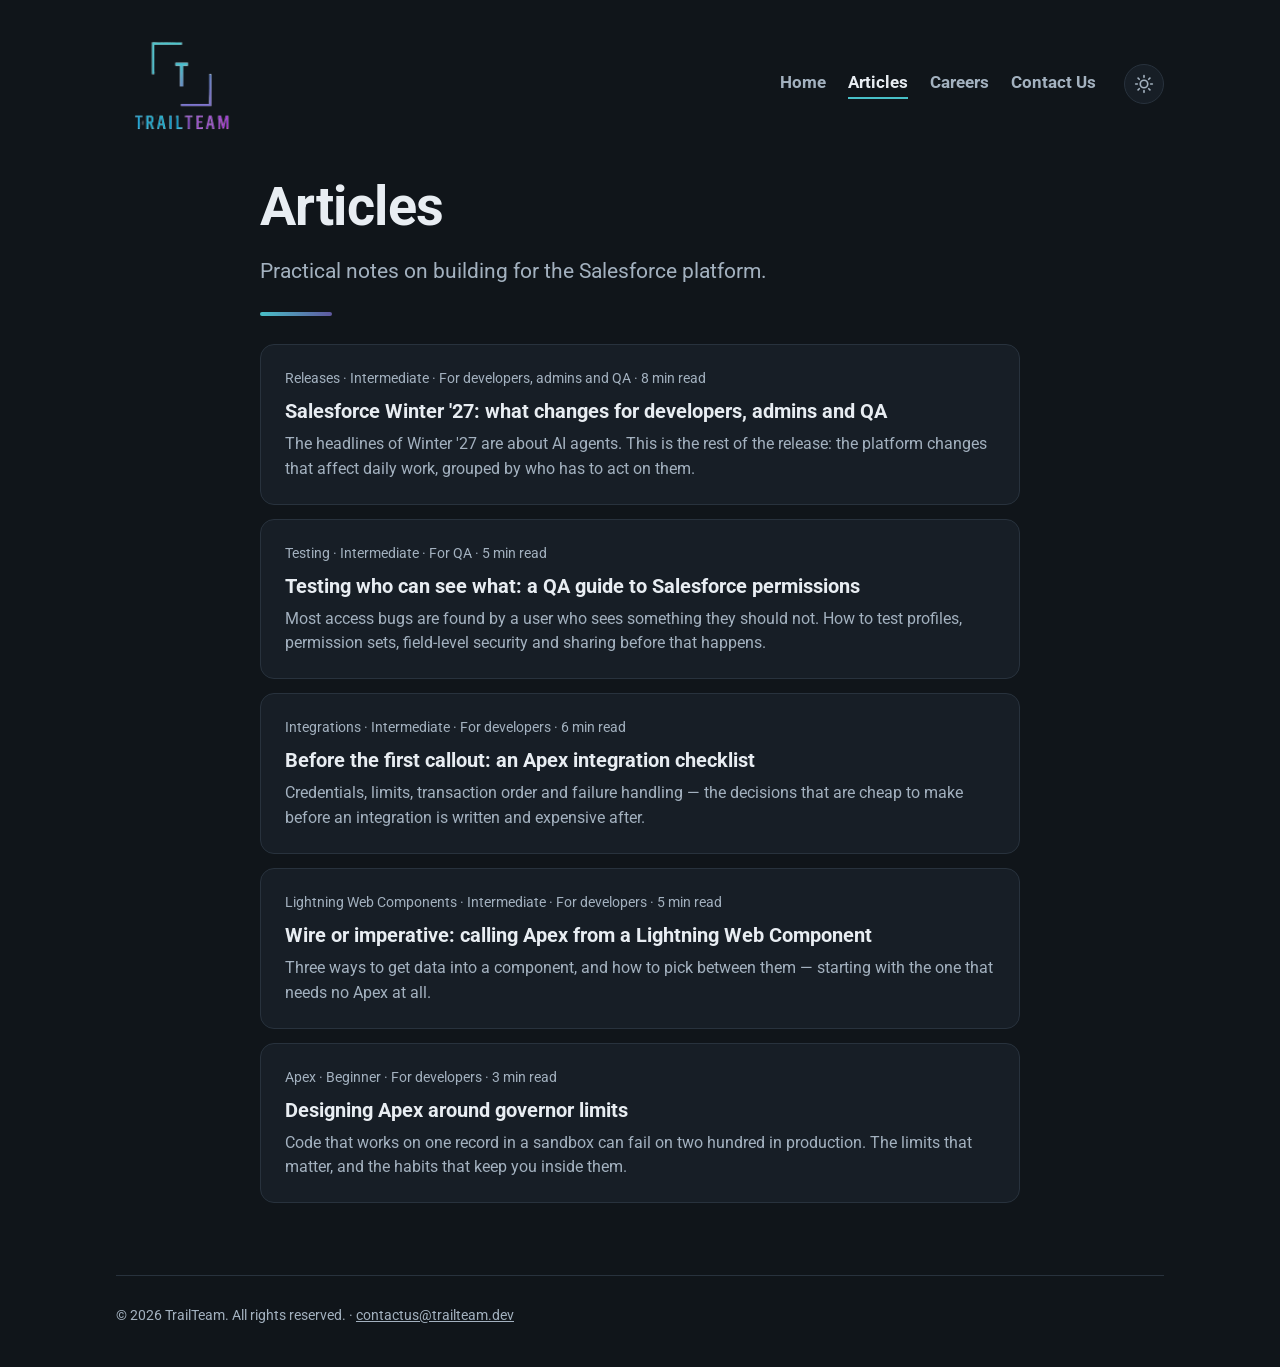
==== articles/index.html @ 34c42bf9 "Added Article/Careers/Contact Us menus" ====
<!DOCTYPE html>
<html lang="en">
<head>
    <meta charset="UTF-8">
    <meta name="viewport" content="width=device-width, initial-scale=1.0">

    <title>Articles | TrailTeam</title>
    <meta name="description" content="Practical notes on building for the Salesforce platform: Apex, Lightning Web Components and integrations.">
    <link rel="canonical" href="https://trailteam.dev/articles/">
    <meta name="theme-color" content="#10151a">
    <link rel="icon" type="image/png" sizes="64x64" href="../images/favicon.png">
    <link rel="apple-touch-icon" sizes="180x180" href="../images/apple-touch-icon.png">

    <meta property="og:type" content="website">
    <meta property="og:url" content="https://trailteam.dev/articles/">
    <meta property="og:site_name" content="TrailTeam">
    <meta property="og:title" content="Articles | TrailTeam">
    <meta property="og:description" content="Practical notes on building for the Salesforce platform: Apex, Lightning Web Components and integrations.">
    <meta property="og:image" content="https://trailteam.dev/images/og.png">
    <meta property="og:image:width" content="1200">
    <meta property="og:image:height" content="630">
    <meta name="twitter:card" content="summary_large_image">

    <!-- Applied before first paint so a stored theme choice does not flash. -->
    <script>
        try {
            var stored = localStorage.getItem('theme');
            if (stored === 'light' || stored === 'dark') document.documentElement.dataset.theme = stored;
        } catch (e) {}
    </script>

    <link rel="preconnect" href="https://fonts.googleapis.com">
    <link rel="preconnect" href="https://fonts.gstatic.com" crossorigin>
    <link href="https://fonts.googleapis.com/css2?family=Roboto:wght@300;400;700&display=swap" rel="stylesheet">
    <link rel="stylesheet" href="../site.css">
    <script src="../site.js" defer></script>
</head>
<body>

    <div class="wrap">

        <header class="site-header">
            <a class="brand" href="../" aria-label="TrailTeam home"></a>

            <nav class="site-nav" aria-label="Main">
                <a href="../">Home</a>
                <a href="./" aria-current="page">Articles</a>
                <a href="../careers/">Careers</a>
                <a href="../contact/">Contact Us</a>
            </nav>

            <div class="header-end">
                <button class="theme-toggle" type="button" aria-label="Switch to dark theme">
                    <svg class="icon-moon" viewBox="0 0 24 24" fill="none" stroke="currentColor"
                         stroke-width="2" stroke-linecap="round" stroke-linejoin="round" aria-hidden="true">
                        <path d="M21 12.8A9 9 0 1 1 11.2 3a7 7 0 0 0 9.8 9.8z"></path>
                    </svg>
                    <svg class="icon-sun" viewBox="0 0 24 24" fill="none" stroke="currentColor"
                         stroke-width="2" stroke-linecap="round" stroke-linejoin="round" aria-hidden="true">
                        <circle cx="12" cy="12" r="4.5"></circle>
                        <path d="M12 2v2M12 20v2M4.9 4.9l1.4 1.4M17.7 17.7l1.4 1.4M2 12h2M20 12h2M4.9 19.1l1.4-1.4M17.7 6.3l1.4-1.4"></path>
                    </svg>
                </button>
            </div>
        </header>

        <main class="reading">
            <h1>Articles</h1>
            <p class="lede">Practical notes on building for the Salesforce platform.</p>
            <div class="rule"></div>

            <!-- A new article always goes in as the FIRST <li>. Each entry mirrors the meta line,
                 title and lede of its article page. See .claude/rules/articles.md. -->
            <ul class="article-list">
                <li>
                    <p class="meta">Releases &middot; Intermediate &middot; For developers, admins and QA &middot; 8 min read</p>
                    <h2><a href="salesforce-winter-27-release.html">Salesforce Winter '27: what changes for developers, admins and QA</a></h2>
                    <p>The headlines of Winter '27 are about AI agents. This is the rest of the release: the platform changes that affect daily work, grouped by who has to act on them.</p>
                </li>
                <li>
                    <p class="meta">Testing &middot; Intermediate &middot; For QA &middot; 5 min read</p>
                    <h2><a href="testing-salesforce-permissions.html">Testing who can see what: a QA guide to Salesforce permissions</a></h2>
                    <p>Most access bugs are found by a user who sees something they should not. How to test profiles, permission sets, field-level security and sharing before that happens.</p>
                </li>
                <li>
                    <p class="meta">Integrations &middot; Intermediate &middot; For developers &middot; 6 min read</p>
                    <h2><a href="apex-callout-checklist.html">Before the first callout: an Apex integration checklist</a></h2>
                    <p>Credentials, limits, transaction order and failure handling &mdash; the decisions that are cheap to make before an integration is written and expensive after.</p>
                </li>
                <li>
                    <p class="meta">Lightning Web Components &middot; Intermediate &middot; For developers &middot; 5 min read</p>
                    <h2><a href="lwc-wire-vs-imperative-apex.html">Wire or imperative: calling Apex from a Lightning Web Component</a></h2>
                    <p>Three ways to get data into a component, and how to pick between them &mdash; starting with the one that needs no Apex at all.</p>
                </li>
                <li>
                    <p class="meta">Apex &middot; Beginner &middot; For developers &middot; 3 min read</p>
                    <h2><a href="apex-governor-limits.html">Designing Apex around governor limits</a></h2>
                    <p>Code that works on one record in a sandbox can fail on two hundred in production. The limits that matter, and the habits that keep you inside them.</p>
                </li>
            </ul>
        </main>

        <footer>
            &copy; 2026 TrailTeam. All rights reserved. &middot;
            <a href="mailto:contactus@trailteam.dev">contactus@trailteam.dev</a>
        </footer>

    </div>

</body>
</html>
---- site.css ----
/* Dark is the site default, whatever the visitor's OS prefers.
   Light applies only when they pick it with the toggle. */
:root {
    --teal: #48c0c8;
    --violet: #6058a0;
    --deep: #086078;

    color-scheme: dark;

    --bg: #10151a;
    --surface: #171e26;
    --border: #28323d;
    --ink: #e8edf2;
    --ink-soft: #a3b1bf;
    --accent: var(--teal);

    /* Soft red for the "Closed" tag on vacancies: a tint to notice, not an alarm. */
    --closed: #f2a3a3;
    --closed-bg: #3a2327;

    --art-bg: transparent;
    --art-border: transparent;
    --hero-art: url(images/hero-dark.webp);
    --team-art: url(images/team-dark.webp);
    --logo-art: url(images/logo-dark.png);
    --contact-art: url(images/contact-dark.webp);
}

:root[data-theme="light"] {
    color-scheme: light;

    --bg: #f8f9fa;
    --surface: #ffffff;
    --border: #e3e7eb;
    --ink: #1b2733;
    --ink-soft: #5b6b7b;
    --accent: var(--deep);

    --closed: #a83a3a;
    --closed-bg: #fbe9e9;

    --art-bg: #ffffff;
    --art-border: var(--border);
    --hero-art: url(images/hero.webp);
    --team-art: url(images/team.webp);
    --logo-art: url(images/logo.png);
    --contact-art: url(images/contact.webp);
}

*, *::before, *::after { box-sizing: border-box; }

html { scroll-behavior: smooth; }

body {
    margin: 0;
    font-family: 'Roboto', sans-serif;
    background-color: var(--bg);
    color: var(--ink);
    line-height: 1.6;
    -webkit-font-smoothing: antialiased;
}

.wrap {
    max-width: 1080px;
    margin: 0 auto;
    padding: 0 16px;
}

h1, h2 {
    line-height: 1.15;
    color: var(--ink);
    margin: 0;
}

h1 { font-size: clamp(2.1rem, 6vw, 3.4rem); font-weight: 700; letter-spacing: -0.01em; }
h2 { font-size: clamp(1.5rem, 4vw, 2.1rem); font-weight: 700; }

p { margin: 16px 0 0; color: var(--ink-soft); }

.lede { font-size: clamp(1.05rem, 2.5vw, 1.3rem); }

.rule {
    width: 72px;
    height: 4px;
    margin-top: 24px;
    border-radius: 2px;
    background: linear-gradient(90deg, var(--teal), var(--violet));
}

/* Header — stacked and left-aligned on narrow screens, one row once it fits. */
.site-header {
    display: flex;
    flex-direction: column;
    align-items: flex-start;
    gap: 16px;
    padding: 24px 0 8px;
}

@media (min-width: 760px) {
    .site-header { flex-direction: row; align-items: center; gap: 14px 28px; }
    .site-nav { margin-left: auto; }
}

/* The wordmark is line art: a white chip in light mode, bare strokes in dark.
   `align-self` centres it horizontally in the stacked mobile header and
   vertically once the header becomes a row. */
.brand {
    display: block;
    align-self: center;
    width: 132px;
    height: 120px;
    background-color: var(--art-bg);
    background-image: var(--logo-art);
    background-repeat: no-repeat;
    background-position: center;
    background-size: contain;
    background-origin: content-box;
    border: 1px solid var(--art-border);
    border-radius: 14px;
    padding: 8px 14px;
}

/* Two levels of navigation. `.site-nav` in the header moves between pages and is the
   same everywhere; `.page-nav` is the strip under the landing page's header that jumps
   to its sections, and exists only there. */
.site-nav,
.page-nav {
    display: flex;
    flex-wrap: wrap;
    gap: 8px 22px;
}

.site-nav a,
.page-nav a {
    color: var(--ink-soft);
    text-decoration: none;
    border-bottom: 2px solid transparent;
    padding-bottom: 2px;
}

.site-nav a { font-size: 1.05rem; font-weight: 700; }

/* `aria-current` is "page" on the page itself and "true" on Articles while reading one. */
.site-nav a:hover,
.site-nav a[aria-current],
.page-nav a:hover { color: var(--ink); border-bottom-color: var(--teal); }

.page-nav {
    margin-top: 12px;
    padding: 12px 0;
    border-top: 1px solid var(--border);
    border-bottom: 1px solid var(--border);
    font-size: 0.92rem;
}

@media (min-width: 760px) {
    .page-nav { justify-content: flex-end; }
}

.header-end {
    display: flex;
    flex-wrap: wrap;
    align-items: center;
    gap: 14px;
}

.theme-toggle {
    display: grid;
    place-items: center;
    width: 40px;
    height: 40px;
    padding: 0;
    border: 1px solid var(--border);
    border-radius: 50%;
    background: var(--surface);
    color: var(--ink-soft);
    cursor: pointer;
}

.theme-toggle:hover { color: var(--ink); border-color: var(--teal); }

.theme-toggle svg { width: 20px; height: 20px; }

/* The button shows the theme it switches to, so dark-by-default shows the sun. */
.theme-toggle .icon-moon { display: none; }

:root[data-theme="light"] .theme-toggle .icon-sun { display: none; }
:root[data-theme="light"] .theme-toggle .icon-moon { display: block; }

/* Hero */
.hero {
    display: grid;
    gap: 32px;
    align-items: center;
    padding: 24px 0 8px;
}

@media (min-width: 860px) {
    .hero { grid-template-columns: 1fr 1.05fr; gap: 48px; padding: 40px 0 24px; }
}

/* Illustrations are line art. Light mode sits them on a white card; dark mode uses
   knocked-out copies with no card, so they stop looking like pasted-in rectangles. */
.art {
    background-color: var(--art-bg);
    background-repeat: no-repeat;
    background-position: center;
    background-size: contain;
    background-origin: content-box;
    border: 1px solid var(--art-border);
    border-radius: 14px;
    padding: 12px;
}

.art-hero {
    aspect-ratio: 1100 / 976;
    background-image: var(--hero-art);
}

.art-team {
    aspect-ratio: 1122 / 374;
    background-image: var(--team-art);
}

/* The contact illustration is drawn twice, and the dark copy carries its own gradient
   background instead of a knocked-out one, so it fills the rounded box edge to edge. */
.art-contact {
    aspect-ratio: 1100 / 976;
    background-image: var(--contact-art);
    background-size: cover;
    padding: 0;
}

/* Sections */
section + section { margin-top: 56px; }

main section { scroll-margin-top: 24px; }

.panel {
    background: var(--surface);
    border: 1px solid var(--border);
    border-radius: 14px;
    padding: clamp(24px, 4vw, 40px);
}

.panel p { max-width: 64ch; }

.section-intro { margin-bottom: 28px; }

/* Certifications */
.cert-grid {
    list-style: none;
    margin: 0;
    padding: 0;
    display: grid;
    gap: 12px;
    grid-template-columns: repeat(auto-fill, minmax(280px, 1fr));
}

.cert-grid li {
    display: flex;
    align-items: center;
    gap: 14px;
    background: var(--surface);
    border: 1px solid var(--border);
    border-radius: 12px;
    padding: 16px 18px;
}

.cert-grid img {
    flex: 0 0 auto;
    width: 64px;
    height: auto;
}

/* Services */
.service-grid,
.steps {
    list-style: none;
    margin: 0;
    padding: 0;
    display: grid;
    gap: 14px;
}

.service-grid { grid-template-columns: repeat(auto-fit, minmax(260px, 1fr)); }

.service-grid li,
.steps li {
    background: var(--surface);
    border: 1px solid var(--border);
    border-radius: 14px;
    padding: 22px 24px;
}

.service-grid h3,
.steps h3 {
    margin: 0;
    font-size: 1.15rem;
    font-weight: 700;
    color: var(--ink);
    line-height: 1.3;
}

.service-grid p,
.steps p { margin-top: 8px; font-size: 0.97rem; }

/* Process — numbers come from a counter so the markup stays plain */
.steps { counter-reset: step; }

@media (min-width: 760px) {
    .steps { grid-template-columns: repeat(2, 1fr); }
}

.steps li {
    position: relative;
    padding-left: 70px;
}

.steps li::before {
    counter-increment: step;
    content: counter(step);
    position: absolute;
    left: 24px;
    top: 22px;
    display: grid;
    place-items: center;
    width: 32px;
    height: 32px;
    border-radius: 50%;
    background: linear-gradient(135deg, var(--teal), var(--violet));
    color: #ffffff;
    font-size: 0.95rem;
    font-weight: 700;
}

/* Team — copy runs the full width of the section at every size, with the
   illustration always underneath it. */
.team-copy { margin-bottom: 28px; }

.team-copy p { max-width: none; }

.team-copy p + p { margin-top: 14px; }

/* Contact */
.contact { text-align: center; }

.contact p { margin-left: auto; margin-right: auto; }

/* The label is an email address, so the pill has to survive narrow screens:
   it may shrink and, as a last resort, break rather than escape its panel. */
.btn {
    display: inline-block;
    max-width: 100%;
    margin-top: 28px;
    padding: 15px clamp(16px, 5vw, 32px);
    border-radius: 999px;
    background: linear-gradient(90deg, var(--teal), var(--violet));
    color: #ffffff;
    font-size: clamp(0.85rem, 3.4vw, 1.05rem);
    font-weight: 700;
    text-decoration: none;
    overflow-wrap: anywhere;
}

.btn:hover { filter: brightness(1.08); }

/* Articles — the listing and every article share one narrow reading column. */
.reading {
    max-width: 760px;
    margin: 0 auto;
    padding-top: 24px;
}

.reading .panel { margin-top: 56px; }

/* On the contact page the panel opens the column right under the hero, so it sits closer. */
.reading > .panel:first-child { margin-top: 8px; }

.meta { margin: 0 0 8px; font-size: 0.9rem; }

.back {
    display: inline-block;
    margin-bottom: 20px;
    color: var(--accent);
    text-decoration: none;
    border-bottom: 2px solid transparent;
}

.back:hover { border-bottom-color: var(--teal); }

.article-list {
    list-style: none;
    margin: 28px 0 0;
    padding: 0;
    display: grid;
    gap: 14px;
}

.article-list li {
    position: relative;
    background: var(--surface);
    border: 1px solid var(--border);
    border-radius: 14px;
    padding: 22px 24px;
}

.article-list li:hover { border-color: var(--teal); }

.article-list h2 { font-size: 1.25rem; line-height: 1.3; }

.article-list a { color: inherit; text-decoration: none; }

/* Stretches the title link over the whole card, so the card is one click target. */
.article-list a::after {
    content: "";
    position: absolute;
    inset: 0;
    border-radius: 14px;
}

.article-list p:not(.meta) { margin-top: 8px; font-size: 0.97rem; }

/* Long-form copy reads in full-strength ink; the soft tone is kept for the lede and meta. */
.prose { font-size: 1.05rem; }

.prose h1 { font-size: clamp(1.8rem, 5vw, 2.6rem); }

.prose h2 { margin-top: 44px; font-size: clamp(1.3rem, 3.4vw, 1.6rem); }

.prose p,
.prose li,
.prose td { color: var(--ink); }

.prose .lede,
.prose .meta { color: var(--ink-soft); }

.prose a,
.reading > p a { color: var(--accent); }

.prose ul,
.prose ol { margin: 16px 0 0; padding-left: 1.3em; }

.prose li + li { margin-top: 8px; }

.prose code,
.prose pre { font-family: ui-monospace, SFMono-Regular, Menlo, Consolas, monospace; }

.prose code {
    font-size: 0.88em;
    background: var(--surface);
    border: 1px solid var(--border);
    border-radius: 6px;
    padding: 1px 5px;
}

/* Code never wraps; a long line scrolls inside its own block instead of the page. */
.prose pre {
    margin: 20px 0 0;
    padding: 16px 18px;
    background: var(--surface);
    border: 1px solid var(--border);
    border-radius: 12px;
    color: var(--ink);
    font-size: 0.9rem;
    line-height: 1.5;
    tab-size: 4;
    overflow-x: auto;
}

.prose pre code {
    font-size: inherit;
    background: none;
    border: 0;
    padding: 0;
}

.prose table {
    width: 100%;
    margin-top: 20px;
    border-collapse: collapse;
    font-size: 0.97rem;
}

.prose th,
.prose td {
    padding: 9px 12px;
    border-bottom: 1px solid var(--border);
    text-align: left;
    vertical-align: top;
}

.prose th { color: var(--ink-soft); }

/* Careers — the vacancy list reuses `.article-list` and a vacancy page reuses `.prose`;
   only the open/closed status is its own. */
.status {
    display: inline-block;
    margin-right: 8px;
    padding: 1px 10px;
    border: 1px solid currentColor;
    border-radius: 999px;
    color: var(--ink-soft);
    font-size: 0.82rem;
    font-weight: 700;
}

.status-open { color: var(--accent); }

.status-closed { color: var(--closed); background: var(--closed-bg); }

.prose .notice {
    margin-top: 28px;
    padding: 14px 18px;
    background: var(--surface);
    border: 1px solid var(--border);
    border-left: 4px solid var(--violet);
    border-radius: 12px;
}

:is(.btn, .theme-toggle, .site-nav a, .page-nav a, a.brand, .back, .article-list a, .prose a, .reading > p a, .prose pre):focus-visible {
    outline: 3px solid var(--violet);
    outline-offset: 3px;
}

/* Footer */
footer {
    margin-top: 72px;
    padding: 28px 0 40px;
    border-top: 1px solid var(--border);
    font-size: 0.9rem;
    color: var(--ink-soft);
}

footer a { color: inherit; }

@media (prefers-reduced-motion: reduce) {
    html { scroll-behavior: auto; }
}
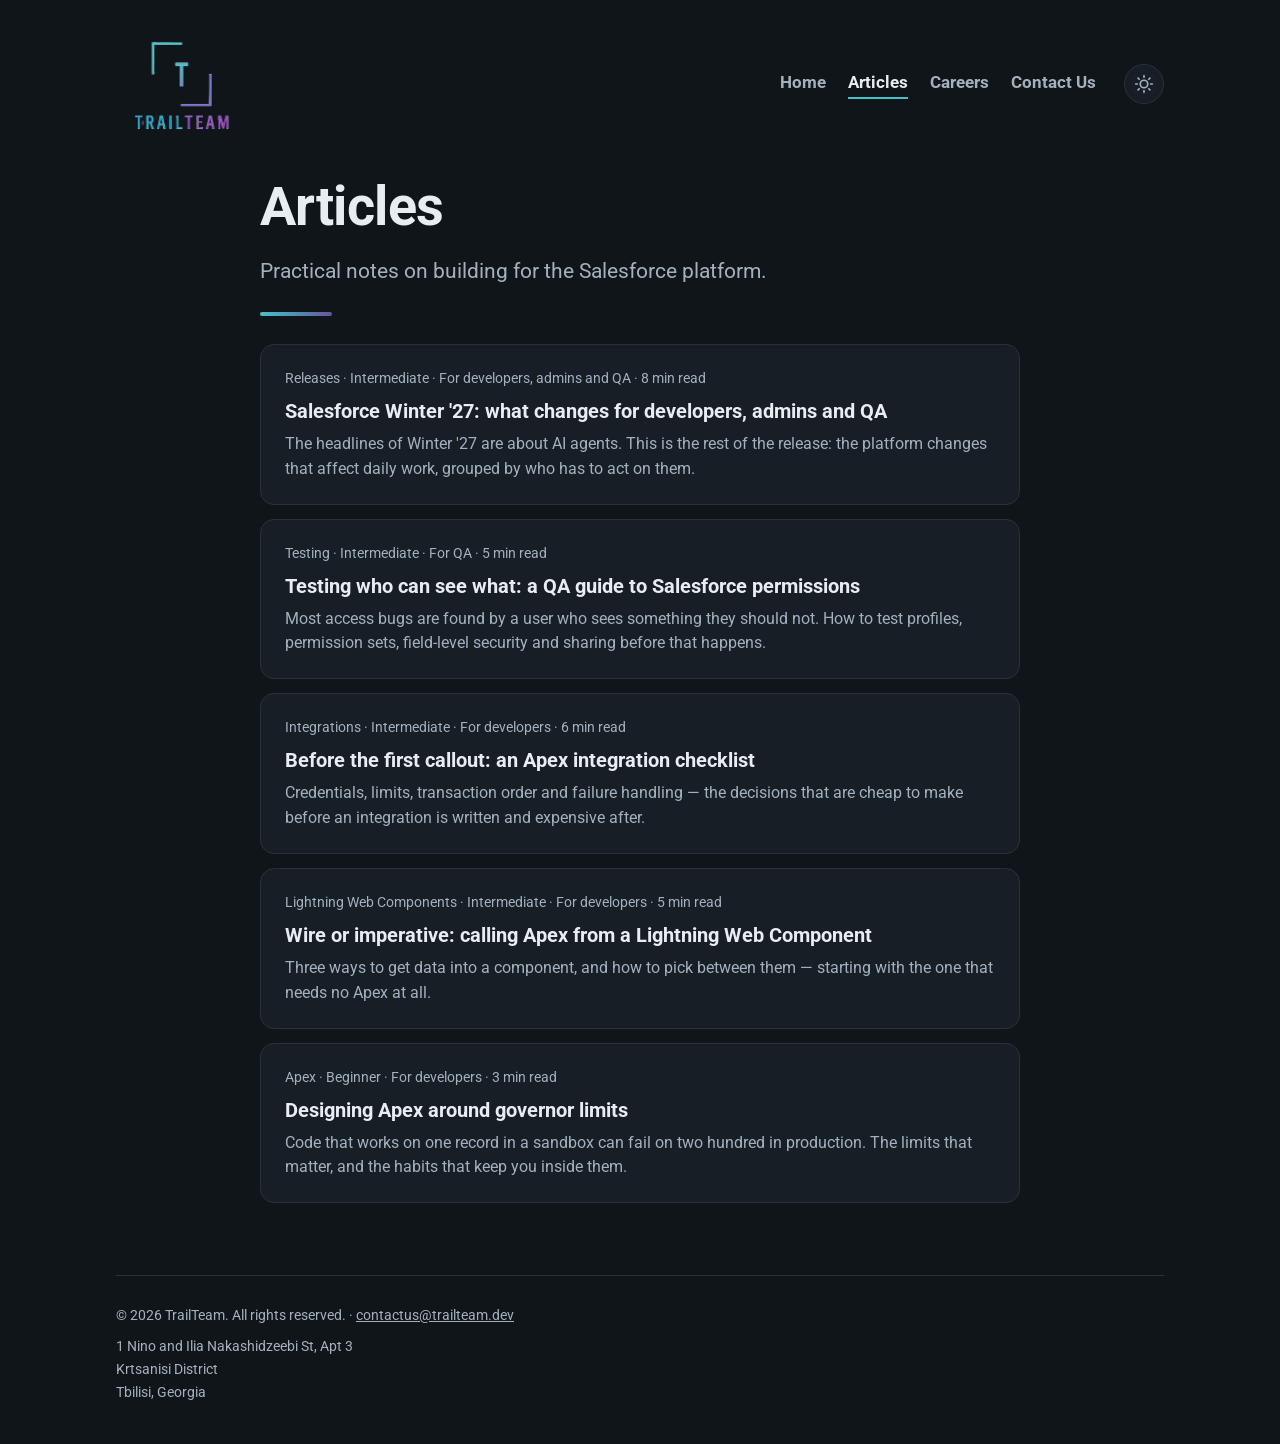
==== commit 1808d728: "Added address" ====
--- a/articles/index.html
+++ b/articles/index.html
@@ -103,6 +103,7 @@
         <footer>
             &copy; 2026 TrailTeam. All rights reserved. &middot;
             <a href="mailto:contactus@trailteam.dev">contactus@trailteam.dev</a>
+            <address>1 Nino and Ilia Nakashidzeebi St, Apt 3<br>Krtsanisi District<br>Tbilisi, Georgia</address>
         </footer>
 
     </div>
--- a/site.css
+++ b/site.css
@@ -347,6 +347,9 @@
 
 .contact p { margin-left: auto; margin-right: auto; }
 
+/* The office address under the button: plain text, not the browser default italic. */
+.contact address { margin-top: 20px; font-style: normal; font-size: 0.95rem; color: var(--ink-soft); }
+
 /* The label is an email address, so the pill has to survive narrow screens:
    it may shrink and, as a last resort, break rather than escape its panel. */
 .btn {
@@ -534,6 +537,8 @@
 
 footer a { color: inherit; }
 
+footer address { margin-top: 8px; font-style: normal; }
+
 @media (prefers-reduced-motion: reduce) {
     html { scroll-behavior: auto; }
 }
